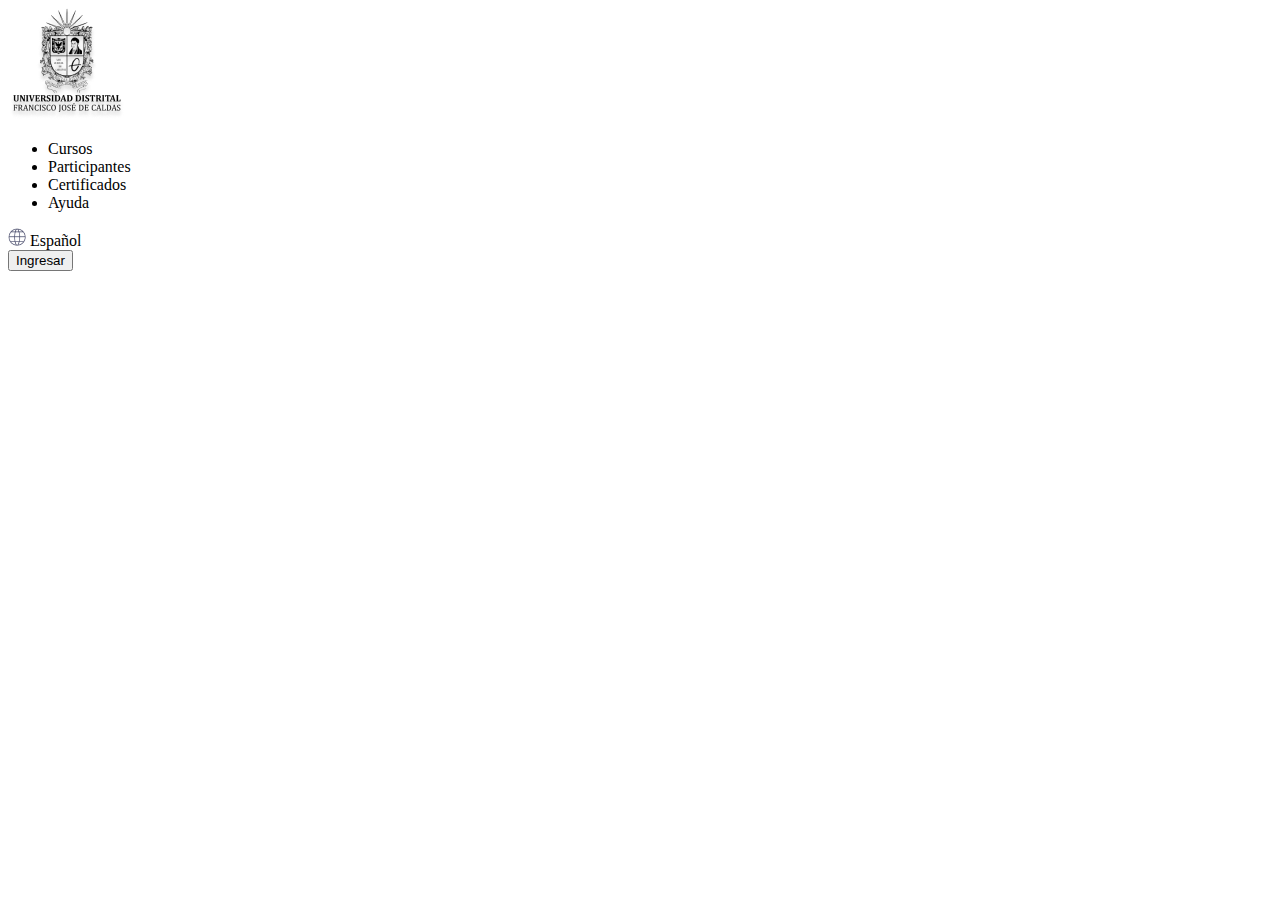
==== punto-1-3/index.html @ 02083822 "Agregación  de header" ====
<!DOCTYPE html>
<html lang="en">

<head>
    <meta charset="UTF-8">
    <meta name="viewport" content="width=device-width, initial-scale=1.0">
    <title>UD Atenea Cursos</title>
</head>

<body>
    <header>
        <div class="header__navigation">
            <img src="./public/images/header-logo.png" alt="main-logo">
            <nav>
                <ul>
                    <li>Cursos</li>
                    <li>Participantes</li>
                    <li>Certificados</li>
                    <li>Ayuda</li>
                </ul>
            </nav>
        </div>
        <div class="header__settings">
            <div>
                <img src="./public/images/header-world.png" alt="World">
                <span>Español</span>
            </div>
            <button>Ingresar</button>
        </div>
    </header>
    <main>

    </main>
    <footer>

    </footer>
</body>

</html>
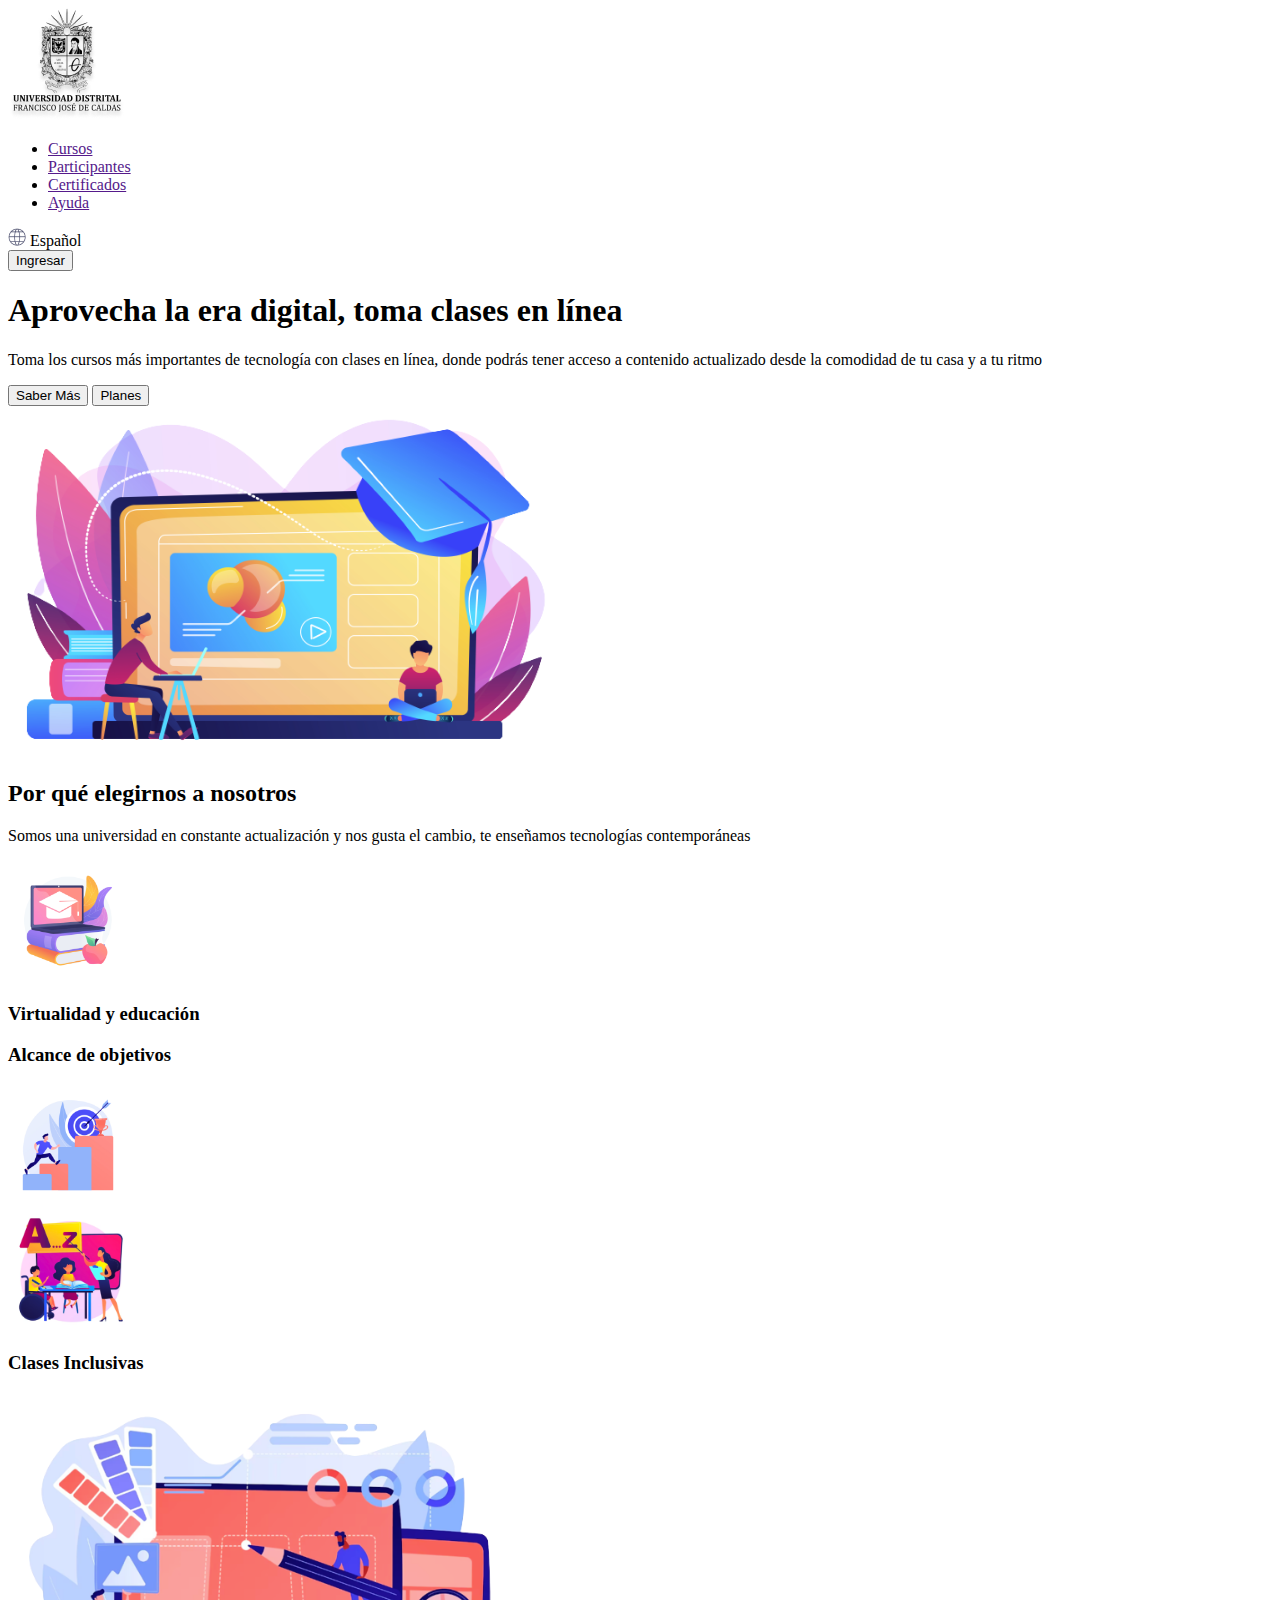
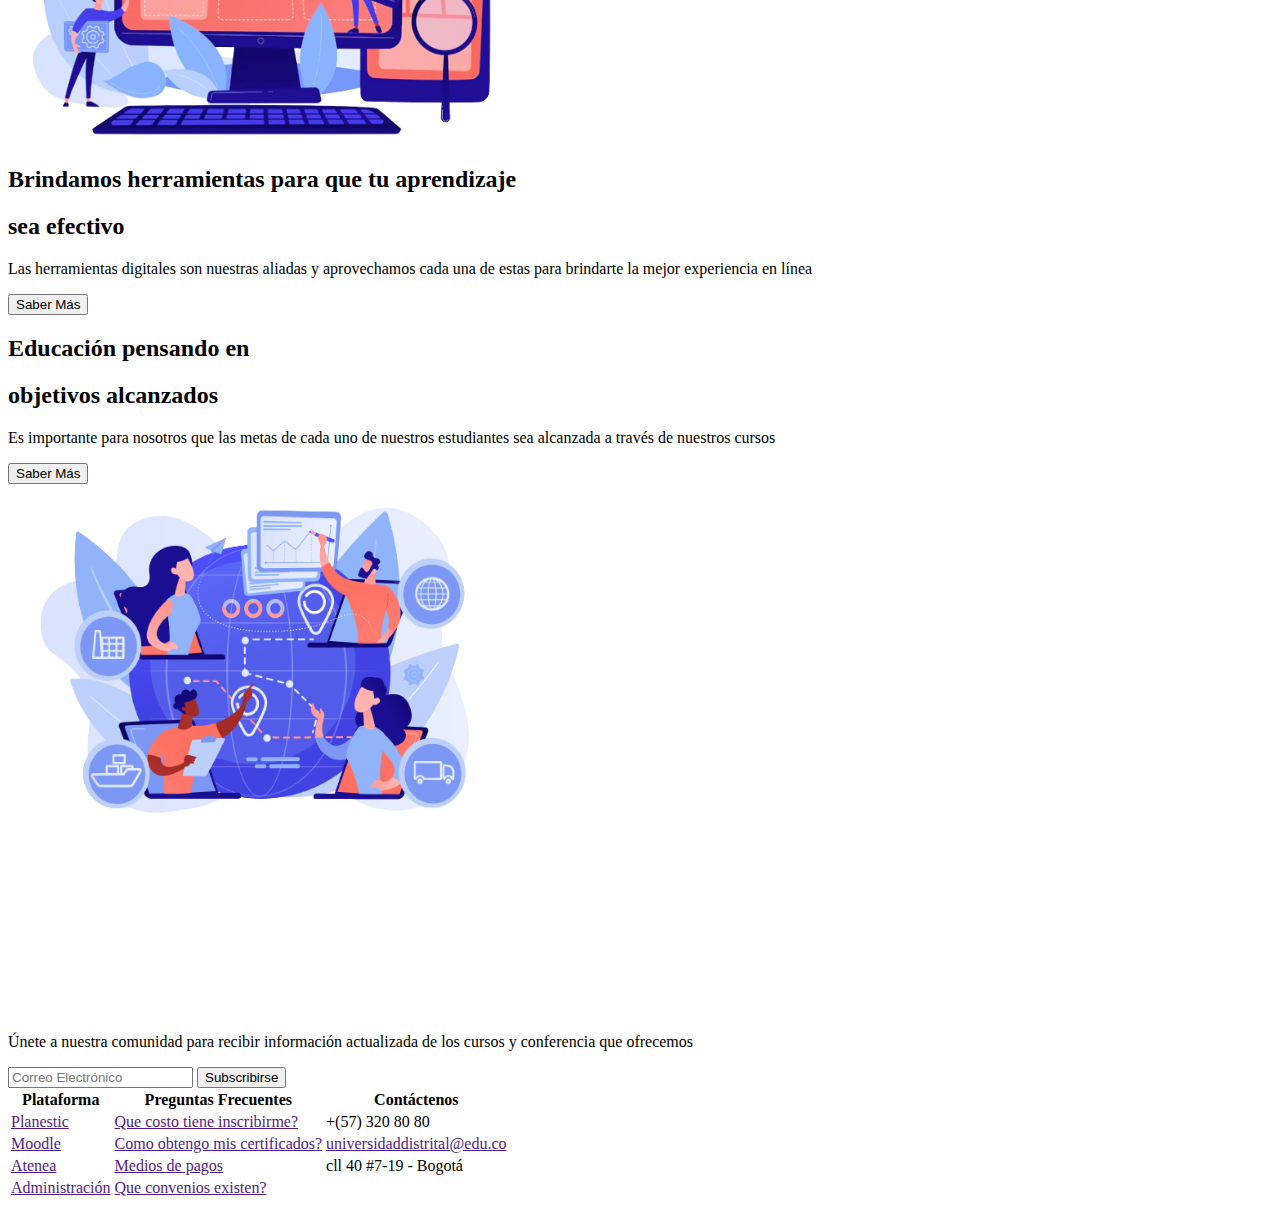
==== commit 3d795d30: "Completado el Punto 2" ====
--- a/punto-1-3/index.html
+++ b/punto-1-3/index.html
@@ -13,10 +13,10 @@
             <img src="./public/images/header-logo.png" alt="main-logo">
             <nav>
                 <ul>
-                    <li>Cursos</li>
-                    <li>Participantes</li>
-                    <li>Certificados</li>
-                    <li>Ayuda</li>
+                    <li><a href="">Cursos</a></li>
+                    <li><a href="">Participantes</a></li>
+                    <li><a href="">Certificados</a></li>
+                    <li><a href="">Ayuda</a></li>
                 </ul>
             </nav>
         </div>
@@ -29,10 +29,112 @@
         </div>
     </header>
     <main>
-
+        <section id="banner">
+            <div>
+                <div>
+                    <h1>Aprovecha la era digital, toma clases en línea</h1>
+                    <p>
+                        Toma los cursos más importantes de tecnología con clases en línea, donde podrás tener acceso a
+                        contenido actualizado desde la comodidad de tu casa y a tu ritmo
+                    </p>
+                </div>
+                <div>
+                    <button class="button--orange">Saber Más</button>
+                    <button class="button--white">Planes</button>
+                </div>
+            </div>
+            <img src="./public/images/banner-online.png" alt="banner" width="550px" height="350px">
+        </section>
+        <section id="section-1"></section>
+        <div class="section-1__info">
+            <h2>Por qué elegirnos a nosotros</h2>
+            <p>
+                Somos una universidad en constante actualización y nos gusta el cambio, te enseñamos
+                tecnologías contemporáneas
+            </p>
+        </div>
+        <div class="section-1__card">
+            <img src="./public/images/section1-education.png" alt="education" width="120px" height="120x">
+            <h3>Virtualidad y educación</h3>
+        </div>
+        <div class="section-1__card">
+            <h3>Alcance de objetivos</h3>
+            <img src="./public/images/section1-goals.png" alt="gols" width="120px" height="120x">
+        </div>
+        <div class="section-1__card">
+            <img src="./public/images/section1-teach.png" alt="teach" width="120px" height="120x">
+            <h3>Clases Inclusivas</h3>
+        </div>
+        <section id="section-2">
+            <div class="section-2__info">
+                <img src="./public/images/section2-tools.png" alt="tools" width="500px" height="350px">
+                <div>
+                    <h2>Brindamos herramientas para que tu aprendizaje</h2>
+                    <h2>sea efectivo</h2>
+                    <p>
+                        Las herramientas digitales son nuestras aliadas y aprovechamos cada una de estas para
+                        brindarte la mejor experiencia en línea
+                    </p>
+                    <button class="button--orange">Saber Más</button>
+                </div>
+            </div>
+            <div class="section-2__info">
+                <div>
+                    <h2>Educación pensando en</h2>
+                    <h2>objetivos alcanzados</h2>
+                    <p>
+                        Es importante para nosotros que las metas de cada uno de nuestros estudiantes sea
+                        alcanzada a través de nuestros cursos
+                    </p>
+                    <button class="button--orange">Saber Más</button>
+                </div>
+                <img src="./public/images/section2-goals.png" alt="gols" width="500px" height="350px">
+            </div>
+        </section>
     </main>
-    <footer>
-
+    <footer id="footer">
+        <div class="footer__info">
+            <img src="./public/images/footer-logo.png" alt="logo" width="200px" height="175px">
+            <div>
+                <p>
+                    Únete a nuestra comunidad para recibir información actualizada de los
+                    cursos y conferencia que ofrecemos
+                </p>
+                <form>
+                    <input type="email" name="user_email" placeholder="Correo Electrónico">
+                    <button class="button--pink">Subscribirse</button>
+                </form>
+            </div>
+        </div>
+        <div>
+            <table>
+                <tr>
+                    <th>Plataforma</th>
+                    <th>Preguntas Frecuentes</th>
+                    <th>Contáctenos</th>
+                </tr>
+                <tr>
+                    <td><a href="">Planestic</a></td>
+                    <td><a href="">Que costo tiene inscribirme?</a></td>
+                    <td>+(57) 320 80 80</td>
+                </tr>
+                <tr>
+                    <td><a href="">Moodle</a></td>
+                    <td><a href="">Como obtengo mis certificados?</a></td>
+                    <td><a href="">universidaddistrital@edu.co</a></td>
+                </tr>
+                <tr>
+                    <td><a href="">Atenea</a></td>
+                    <td><a href="">Medios de pagos</a></td>
+                    <td>cll 40 #7-19 - Bogotá</td>
+                </tr>
+                <tr>
+                    <td><a href="">Administración</a></td>
+                    <td><a href="">Que convenios existen?</a></td>
+                </tr>
+            </table>
+            
+        </div>
     </footer>
 </body>
 
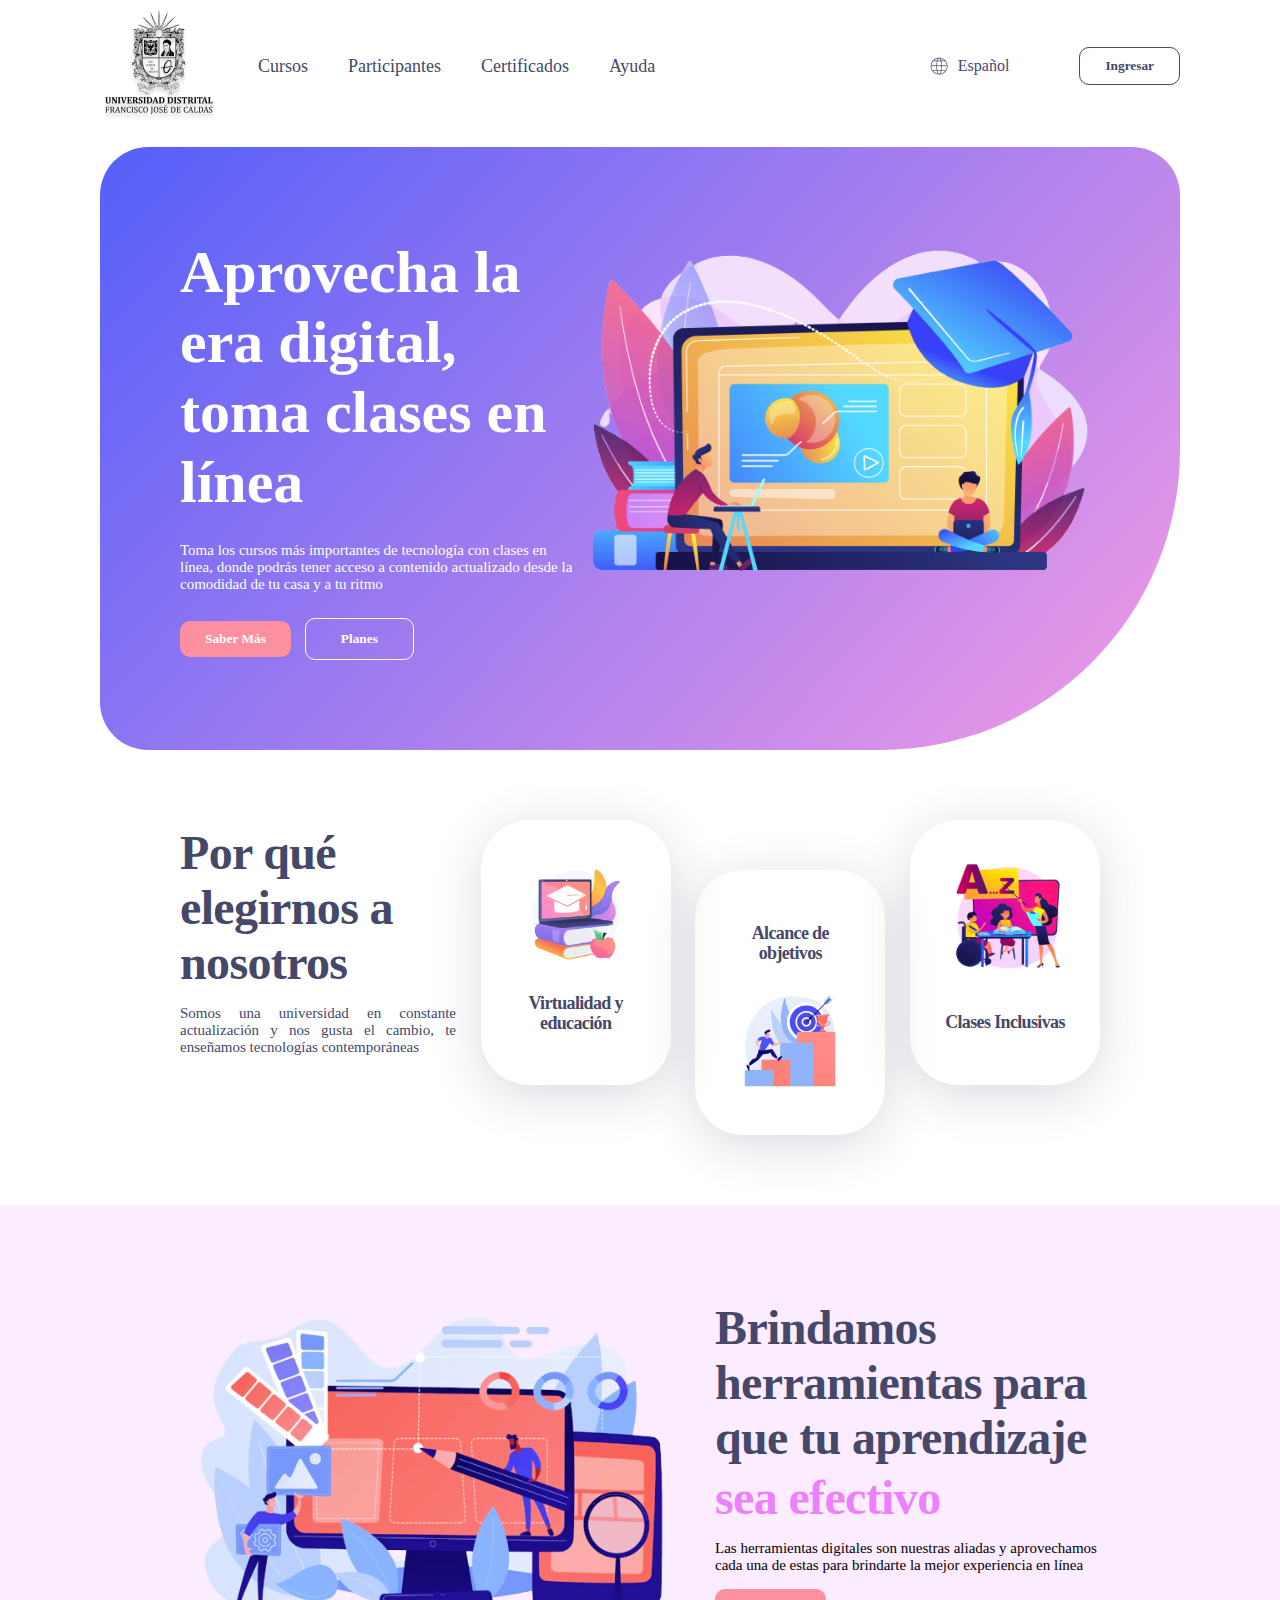
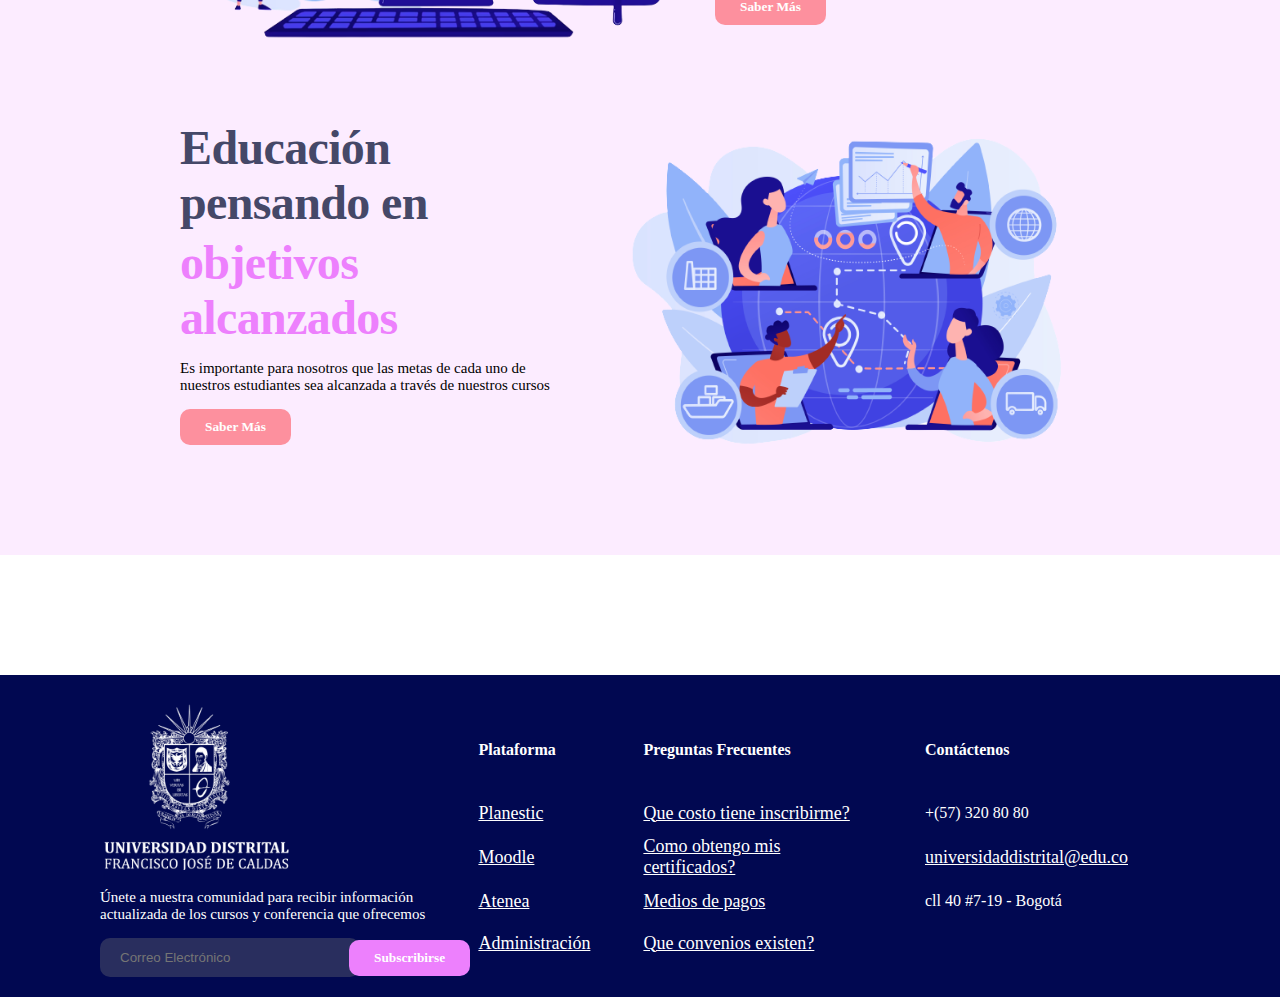
==== commit b39c4e92: "Finalización del punto 3" ====
--- a/punto-1-3/index.html
+++ b/punto-1-3/index.html
@@ -4,6 +4,13 @@
 <head>
     <meta charset="UTF-8">
     <meta name="viewport" content="width=device-width, initial-scale=1.0">
+    <link rel="stylesheet" href="https://indestructibletype.com/fonts/Jost.css" type="text/css" charset="utf-8" />
+    <link rel="stylesheet" href="./styles/general-styles.css">
+    <link rel="stylesheet" href="./styles/header-styles.css">
+    <link rel="stylesheet" href="./styles/banner-styles.css">
+    <link rel="stylesheet" href="./styles/section-1-styles.css">
+    <link rel="stylesheet" href="./styles/section-2-styles.css">
+    <link rel="stylesheet" href="./styles/footer-styles.css">
     <title>UD Atenea Cursos</title>
 </head>
 
@@ -45,32 +52,33 @@
             </div>
             <img src="./public/images/banner-online.png" alt="banner" width="550px" height="350px">
         </section>
-        <section id="section-1"></section>
-        <div class="section-1__info">
-            <h2>Por qué elegirnos a nosotros</h2>
-            <p>
-                Somos una universidad en constante actualización y nos gusta el cambio, te enseñamos
-                tecnologías contemporáneas
-            </p>
-        </div>
-        <div class="section-1__card">
-            <img src="./public/images/section1-education.png" alt="education" width="120px" height="120x">
-            <h3>Virtualidad y educación</h3>
-        </div>
-        <div class="section-1__card">
-            <h3>Alcance de objetivos</h3>
-            <img src="./public/images/section1-goals.png" alt="gols" width="120px" height="120x">
-        </div>
-        <div class="section-1__card">
-            <img src="./public/images/section1-teach.png" alt="teach" width="120px" height="120x">
-            <h3>Clases Inclusivas</h3>
-        </div>
+        <section id="section-1">
+            <div class="section-1__info">
+                <h2>Por qué elegirnos a nosotros</h2>
+                <p>
+                    Somos una universidad en constante actualización y nos gusta el cambio, te enseñamos
+                    tecnologías contemporáneas
+                </p>
+            </div>
+            <div class="section-1__card">
+                <img src="./public/images/section1-education.png" alt="education" width="120px" height="120x">
+                <h3>Virtualidad y educación</h3>
+            </div>
+            <div class="section-1__card section-1__card-down">
+                <h3>Alcance de objetivos</h3>
+                <img src="./public/images/section1-goals.png" alt="gols" width="120px" height="120x">
+            </div>
+            <div class="section-1__card">
+                <img src="./public/images/section1-teach.png" alt="teach" width="120px" height="120x">
+                <h3>Clases Inclusivas</h3>
+            </div>
+        </section>
         <section id="section-2">
             <div class="section-2__info">
                 <img src="./public/images/section2-tools.png" alt="tools" width="500px" height="350px">
                 <div>
                     <h2>Brindamos herramientas para que tu aprendizaje</h2>
-                    <h2>sea efectivo</h2>
+                    <h2 class="section-2__sub-pink">sea efectivo</h2>
                     <p>
                         Las herramientas digitales son nuestras aliadas y aprovechamos cada una de estas para
                         brindarte la mejor experiencia en línea
@@ -81,7 +89,7 @@
             <div class="section-2__info">
                 <div>
                     <h2>Educación pensando en</h2>
-                    <h2>objetivos alcanzados</h2>
+                    <h2 class="section-2__sub-pink">objetivos alcanzados</h2>
                     <p>
                         Es importante para nosotros que las metas de cada uno de nuestros estudiantes sea
                         alcanzada a través de nuestros cursos
@@ -133,7 +141,7 @@
                     <td><a href="">Que convenios existen?</a></td>
                 </tr>
             </table>
-            
+
         </div>
     </footer>
 </body>
--- a/punto-1-3/styles/general-styles.css
+++ b/punto-1-3/styles/general-styles.css
@@ -0,0 +1,38 @@
+a {
+    font-family: 'Jost';
+    font-size: 18px;
+}
+
+button {
+    padding: 10px 25px;
+    font-family: 'Jost';
+    font-weight: bold;
+    border-radius: 10px;
+    cursor: pointer;
+}
+
+.button--orange {
+    margin-right: 10px;
+    background-color: #fd909e;
+    color: #fff;
+    border: none;
+}
+
+h2 {
+    margin: 5px 0px;
+    color: #454868;
+    font-family: 'Jost';
+    font-size: 48px;
+    line-height: 55px;
+    letter-spacing: -0.64px;
+}
+
+p {
+    font-family: 'Jost';
+    font-size: 15px;
+    font-weight: 300;
+}
+
+body {
+    margin: 0px;
+}--- a/punto-1-3/styles/header-styles.css
+++ b/punto-1-3/styles/header-styles.css
@@ -0,0 +1,42 @@
+header {
+    display: flex;
+    justify-content: space-between;
+    margin: 10px 100px;
+}
+
+.header__navigation {
+    display: flex;
+    align-items: center;
+}
+
+nav ul {
+    display: flex;
+    gap: 40px;
+    list-style: none;
+}
+
+nav ul a {
+    color: #454868;
+    text-decoration: none;
+}
+
+.header__settings {
+    display: flex;
+    align-items: center;
+    gap: 70px;
+}
+
+.header__settings div {
+    display: flex;
+    align-items: center;
+    gap: 10px;
+    font-family: 'Jost';
+    font-weight: 400;
+    color: #454868;
+}
+
+.header__settings button {
+    background-color: transparent;
+    color: #454868;
+    border: 1px solid #454868;
+}--- a/punto-1-3/styles/banner-styles.css
+++ b/punto-1-3/styles/banner-styles.css
@@ -0,0 +1,29 @@
+#banner {
+    display: flex;
+    padding: 90px 80px;
+    margin: 25px 100px;
+    background: linear-gradient(313.18deg, #EE9AE5 3.28%, #5961F9 97.04%);
+    border-radius: 48px 48px 300px 48px;
+}
+
+h1 {
+    margin: 0px;
+    color: #fff;
+    font-family: 'Jost';
+    font-size: 60px;
+    font-weight: 600;
+    line-height: 70px;
+    letter-spacing: -0.64;
+}
+
+#banner p {
+    margin: 25px 0px;
+    color: #fff;
+}
+
+.button--white {
+    padding: 12px 35px;
+    background-color: transparent;
+    color: white;
+    border: 1px solid #fff;
+}--- a/punto-1-3/styles/section-1-styles.css
+++ b/punto-1-3/styles/section-1-styles.css
@@ -0,0 +1,41 @@
+#section-1 {
+    display: flex;
+    justify-content: space-between;
+    margin: 50px 100px;
+    padding: 20px 80px;
+}
+
+.section-1__info {
+    width: 30%;
+}
+
+.section-1__info p {
+    color: #454868;
+    text-align: justify;
+}
+
+.section-1__card {
+    display: flex;
+    flex-direction: column;
+    align-items: center;
+    justify-content: space-between;
+    width: min-content;
+
+    height: 195px;
+    padding: 35px;
+    border-radius: 48px;
+    box-shadow: 0px 10px 50px #45486833;
+}
+
+.section-1__card-down {
+    margin-top: 50px;
+}
+
+.section-1__card h3 {
+    font-family: 'Jost';
+    color: #454868;
+    font-size: 18px;
+    line-height: 20px;
+    letter-spacing: -0.64px;
+    text-align: center;
+}--- a/punto-1-3/styles/section-2-styles.css
+++ b/punto-1-3/styles/section-2-styles.css
@@ -0,0 +1,14 @@
+#section-2 {
+    padding: 20px 180px;
+    background-color: #ed80fd26;
+}
+
+.section-2__info {
+    display: flex;
+    gap: 35px;
+    margin: 70px 0px;
+}
+
+.section-2__sub-pink {
+    color: #ed80fd;
+}--- a/punto-1-3/styles/footer-styles.css
+++ b/punto-1-3/styles/footer-styles.css
@@ -0,0 +1,50 @@
+#footer {
+    display: flex;
+    justify-content: space-between;
+    align-items: center;
+
+    margin-top: 120px;
+    padding: 20px 100px;
+    background-color: #010851;
+    color: #fff;
+}
+
+.footer__info {
+    width: 35%;
+}
+
+input {
+    width: 220px;
+    padding: 12px 20px;
+    margin-right: -15px;
+    border: none;
+    border-radius: 10px;
+    background-color: #45486899;
+}
+
+.button--pink {
+    background-color: #ed80fd;
+    color: #fff;
+    border: none;
+}
+
+table {
+    font-family: 'Jost';
+    text-align: left;
+}
+
+tr {
+    height: 40px;
+}
+
+th {
+    height: 80px;
+}
+
+td {
+    padding-right: 50px;
+}
+
+td a {
+    color: #fff;
+}